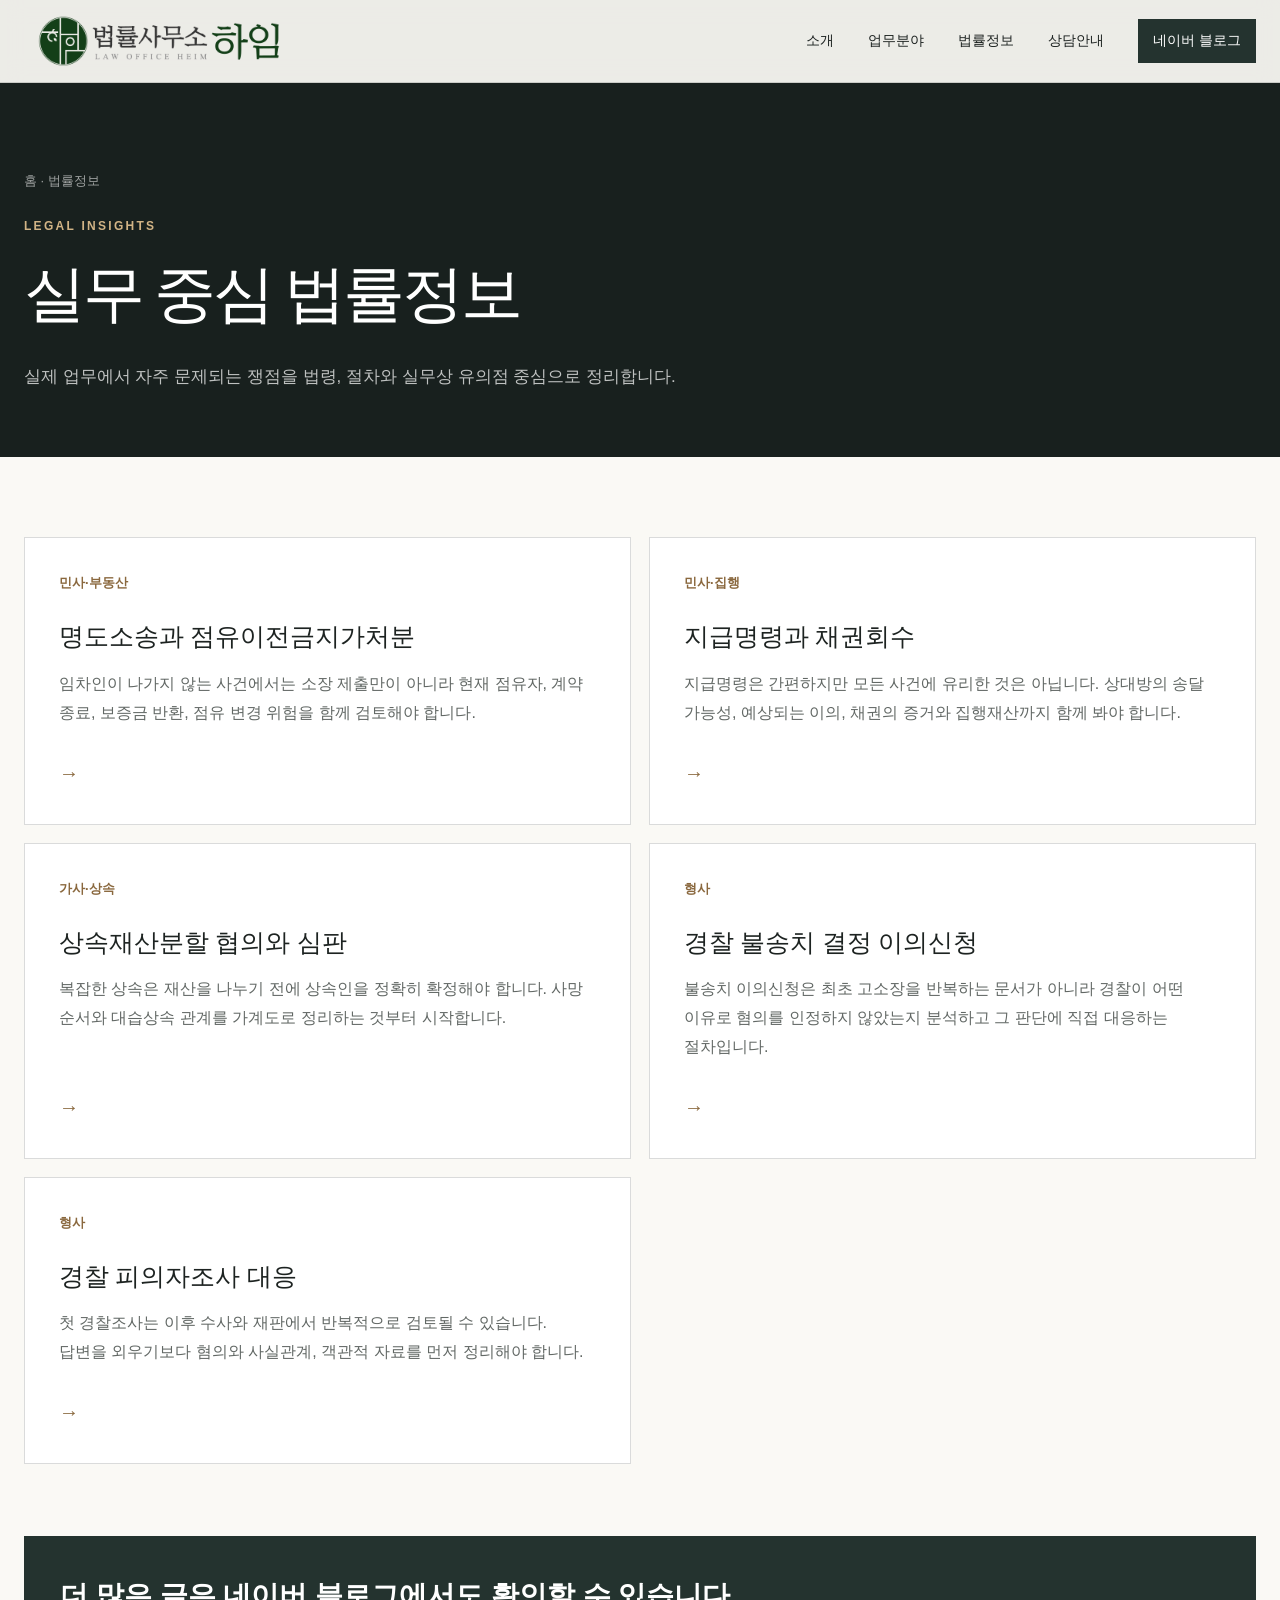
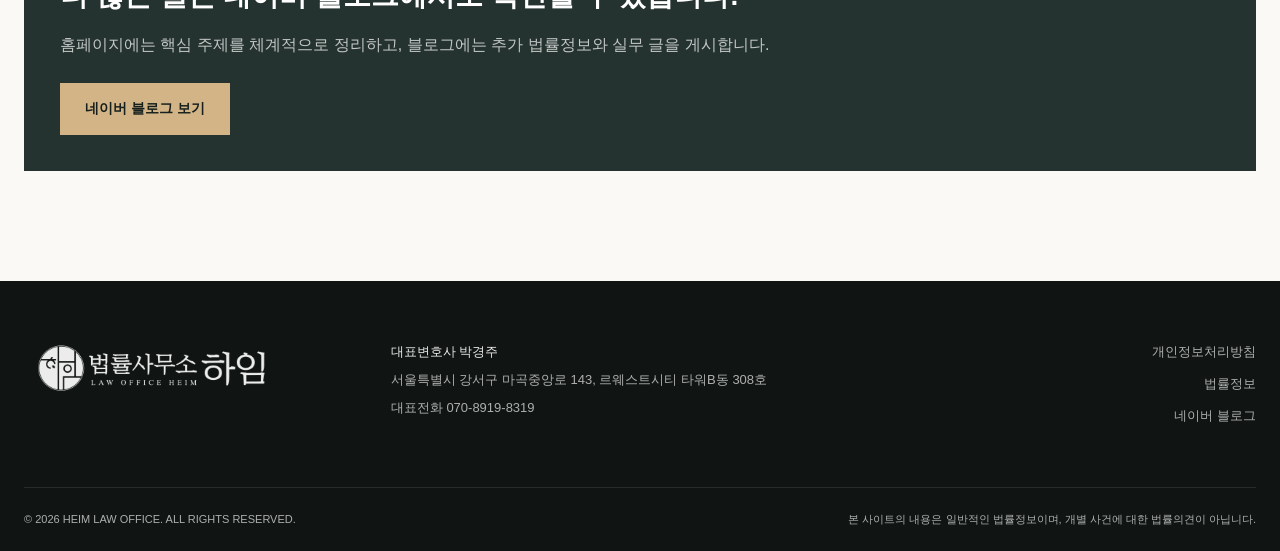
==== insights/index.html @ d1224f4f "법률정보 콘텐츠 자체페이지 링크생성" ====
<!doctype html><html lang="ko"><head><meta charset="utf-8"/><meta name="viewport" content="width=device-width, initial-scale=1"/><meta name="theme-color" content="#18201e"/><title>법률정보 | 법률사무소 하임</title><meta name="description" content="명도소송, 지급명령, 상속재산분할, 불송치 이의신청, 경찰 피의자조사 등 실제 업무에서 자주 문제되는 법률 쟁점을 정리합니다."/><link rel="canonical" href="https://heimlaw.kr/insights/"/><meta property="og:type" content="website"/><meta property="og:locale" content="ko_KR"/><meta property="og:site_name" content="법률사무소 하임"/><meta property="og:title" content="법률정보 | 법률사무소 하임"/><meta property="og:description" content="실제 업무에서 자주 문제되는 법률 쟁점을 법령과 절차 중심으로 정리합니다."/><meta property="og:url" content="https://heimlaw.kr/insights/"/><link rel="stylesheet" href="/assets/styles.css"/><script type="application/ld+json">{"@context": "https://schema.org", "@type": "CollectionPage", "name": "법률정보 | 법률사무소 하임", "url": "https://heimlaw.kr/insights/", "description": "법률사무소 하임이 정리한 민사·부동산, 상속, 형사 분야의 실무 중심 법률정보"}</script></head><body class="article-body"><a class="skip-link" href="#main">본문 바로가기</a><header class="site-header" data-header>
      <div class="header-inner shell">
        <a class="brand" href="/" aria-label="법률사무소 하임 홈">
          <img class="brand-logo" src="/assets/heimlaw-logo.png" alt="법률사무소 하임 · LAW OFFICE HEIM" width="1400" height="300" />
        </a>
        <button class="menu-button" type="button" aria-expanded="false" aria-controls="primary-navigation" data-menu-button>
          <span class="sr-only">메뉴 열기</span><span></span><span></span>
        </button>
        <nav id="primary-navigation" class="primary-nav" aria-label="주요 메뉴" data-menu>
          <a href="/#about">소개</a>
          <a href="/#practice">업무분야</a>
          <a href="/insights/">법률정보</a>
          <a href="/#contact">상담안내</a>
          <a class="nav-cta" href="https://blog.naver.com/gd_lawyer" target="_blank" rel="noopener noreferrer">네이버 블로그</a>
        </nav>
      </div>
    </header><main id="main"><section class="article-hero insights-hub-hero"><div class="shell"><nav class="breadcrumbs" aria-label="현재 위치"><a href="/">홈</a> · 법률정보</nav><p class="eyebrow">LEGAL INSIGHTS</p><h1>실무 중심 법률정보</h1><p class="article-summary">실제 업무에서 자주 문제되는 쟁점을 법령, 절차와 실무상 유의점 중심으로 정리합니다.</p></div></section><section class="insights-hub"><div class="shell"><div class="insights-hub-grid"><a class="insights-hub-card" href="/realestate/eviction.html"><div><span class="insight-category">민사·부동산</span><h2>명도소송과 점유이전금지가처분</h2><p>임차인이 나가지 않는 사건에서는 소장 제출만이 아니라 현재 점유자, 계약 종료, 보증금 반환, 점유 변경 위험을 함께 검토해야 합니다.</p></div><span class="hub-arrow" aria-hidden="true">→</span></a><a class="insights-hub-card" href="/civil/payment-order.html"><div><span class="insight-category">민사·집행</span><h2>지급명령과 채권회수</h2><p>지급명령은 간편하지만 모든 사건에 유리한 것은 아닙니다. 상대방의 송달 가능성, 예상되는 이의, 채권의 증거와 집행재산까지 함께 봐야 합니다.</p></div><span class="hub-arrow" aria-hidden="true">→</span></a><a class="insights-hub-card" href="/inheritance/division.html"><div><span class="insight-category">가사·상속</span><h2>상속재산분할 협의와 심판</h2><p>복잡한 상속은 재산을 나누기 전에 상속인을 정확히 확정해야 합니다. 사망 순서와 대습상속 관계를 가계도로 정리하는 것부터 시작합니다.</p></div><span class="hub-arrow" aria-hidden="true">→</span></a><a class="insights-hub-card" href="/criminal/non-referral-objection.html"><div><span class="insight-category">형사</span><h2>경찰 불송치 결정 이의신청</h2><p>불송치 이의신청은 최초 고소장을 반복하는 문서가 아니라 경찰이 어떤 이유로 혐의를 인정하지 않았는지 분석하고 그 판단에 직접 대응하는 절차입니다.</p></div><span class="hub-arrow" aria-hidden="true">→</span></a><a class="insights-hub-card" href="/criminal/police-investigation.html"><div><span class="insight-category">형사</span><h2>경찰 피의자조사 대응</h2><p>첫 경찰조사는 이후 수사와 재판에서 반복적으로 검토될 수 있습니다. 답변을 외우기보다 혐의와 사실관계, 객관적 자료를 먼저 정리해야 합니다.</p></div><span class="hub-arrow" aria-hidden="true">→</span></a></div><div class="article-cta"><h2>더 많은 글은 네이버 블로그에서도 확인할 수 있습니다.</h2><p>홈페이지에는 핵심 주제를 체계적으로 정리하고, 블로그에는 추가 법률정보와 실무 글을 게시합니다.</p><a class="button button-bronze" href="https://blog.naver.com/gd_lawyer" target="_blank" rel="noopener noreferrer">네이버 블로그 보기</a></div></div></section></main><footer class="site-footer">
      <div class="shell footer-top">
        <a class="brand footer-brand" href="/" aria-label="법률사무소 하임 홈">
          <img class="brand-logo" src="/assets/heimlaw-logo.png" alt="법률사무소 하임 · LAW OFFICE HEIM" width="1400" height="300" loading="lazy" />
        </a>
        <div class="footer-info">
          <p>대표변호사 박경주</p>
          <p>서울특별시 강서구 마곡중앙로 143, 르웨스트시티 타워B동 308호</p>
          <p class="footer-phone" data-contact="phone-row-footer" hidden>대표전화 <a data-contact="phone-link-footer" href="#"></a></p>
        </div>
        <nav class="footer-links" aria-label="하단 메뉴">
          <a href="/privacy.html">개인정보처리방침</a>
          <a href="/insights/">법률정보</a>
          <a href="https://blog.naver.com/gd_lawyer" target="_blank" rel="noopener noreferrer">네이버 블로그</a>
        </nav>
      </div>
      <div class="shell footer-bottom">
        <p>© <span data-year></span> HEIM LAW OFFICE. ALL RIGHTS RESERVED.</p>
        <p>본 사이트의 내용은 일반적인 법률정보이며, 개별 사건에 대한 법률의견이 아닙니다.</p>
      </div>
    </footer><script src="/assets/site-config.js"></script><script src="/assets/script.js"></script></body></html>
---- assets/styles.css ----
:root {
  --ink: #1d2321;
  --charcoal: #18201e;
  --green: #24332f;
  --green-soft: #344943;
  --ivory: #f3f0e8;
  --ivory-deep: #e8e3d8;
  --paper: #faf9f5;
  --bronze: #b18b56;
  --bronze-light: #d2b486;
  --line: rgba(29, 35, 33, 0.16);
  --line-light: rgba(255, 255, 255, 0.2);
  --shell: min(1240px, calc(100% - 48px));
  --serif: "Noto Serif KR", "Nanum Myeongjo", "Batang", serif;
  --sans: Pretendard, "Noto Sans KR", "Apple SD Gothic Neo", "Malgun Gothic", sans-serif;
}

* {
  box-sizing: border-box;
}

html {
  scroll-behavior: smooth;
  scroll-padding-top: 88px;
}

body {
  margin: 0;
  color: var(--ink);
  background: var(--paper);
  font-family: var(--sans);
  font-size: 16px;
  line-height: 1.7;
  word-break: keep-all;
  -webkit-font-smoothing: antialiased;
}

body.menu-open {
  overflow: hidden;
}

a {
  color: inherit;
  text-decoration: none;
}

button,
a {
  -webkit-tap-highlight-color: transparent;
}

img {
  display: block;
  max-width: 100%;
}

.shell {
  width: var(--shell);
  margin-inline: auto;
}

.sr-only {
  position: absolute;
  width: 1px;
  height: 1px;
  padding: 0;
  margin: -1px;
  overflow: hidden;
  clip: rect(0, 0, 0, 0);
  white-space: nowrap;
  border: 0;
}

.skip-link {
  position: fixed;
  z-index: 999;
  top: 12px;
  left: 12px;
  padding: 10px 16px;
  color: var(--charcoal);
  background: white;
  transform: translateY(-150%);
  transition: transform 0.2s ease;
}

.skip-link:focus {
  transform: translateY(0);
}

.site-header {
  position: fixed;
  z-index: 50;
  top: 0;
  left: 0;
  width: 100%;
  color: var(--ink);
  background: rgba(250, 249, 245, 0.94);
  border-bottom: 1px solid var(--line);
  backdrop-filter: blur(12px);
  transition: background 0.25s ease, border-color 0.25s ease, color 0.25s ease;
}

.site-header.is-scrolled {
  color: var(--ink);
  background: rgba(250, 249, 245, 0.98);
  border-color: var(--line);
  box-shadow: 0 10px 32px rgba(18, 25, 23, 0.06);
}

.header-inner {
  display: flex;
  min-height: 82px;
  align-items: center;
  justify-content: space-between;
}

.brand {
  display: inline-flex;
  align-items: center;
  line-height: 0;
}

.brand-logo {
  width: 270px;
  height: auto;
  object-fit: contain;
}

.primary-nav {
  display: flex;
  align-items: center;
  gap: 34px;
  font-size: 14px;
  font-weight: 500;
}

.primary-nav > a:not(.nav-cta) {
  position: relative;
  padding-block: 8px;
}

.primary-nav > a:not(.nav-cta)::after {
  position: absolute;
  right: 0;
  bottom: 1px;
  left: 0;
  height: 1px;
  background: currentColor;
  content: "";
  transform: scaleX(0);
  transform-origin: right;
  transition: transform 0.2s ease;
}

.primary-nav > a:hover::after,
.primary-nav > a:focus-visible::after {
  transform: scaleX(1);
  transform-origin: left;
}

.nav-cta {
  padding: 10px 15px;
  color: white;
  background: var(--green);
}

.menu-button {
  display: none;
}

.hero {
  position: relative;
  display: grid;
  min-height: 760px;
  height: 92vh;
  max-height: 980px;
  align-items: center;
  overflow: hidden;
  color: white;
  background: var(--charcoal);
}

.hero-media,
.hero-media picture,
.hero-media img,
.hero-shade {
  position: absolute;
  inset: 0;
  width: 100%;
  height: 100%;
}

.hero-media img {
  object-fit: cover;
  object-position: 58% center;
}

.hero-shade {
  background:
    linear-gradient(90deg, rgba(18, 25, 23, 0.94) 0%, rgba(18, 25, 23, 0.73) 36%, rgba(18, 25, 23, 0.08) 70%),
    linear-gradient(0deg, rgba(18, 25, 23, 0.36) 0%, transparent 38%);
}

.hero-content {
  position: relative;
  z-index: 2;
  padding-top: 80px;
}

.eyebrow {
  margin: 0 0 24px;
  color: var(--bronze-light);
  font-size: 12px;
  font-weight: 700;
  letter-spacing: 0.19em;
}

.eyebrow.dark {
  color: #8a683e;
}

.hero h1 {
  max-width: 890px;
  margin: 0;
  font-family: var(--serif);
  font-size: clamp(42px, 5.1vw, 72px);
  font-weight: 500;
  letter-spacing: -0.055em;
  line-height: 1.27;
}

.hero h1 span {
  color: var(--bronze-light);
}

.hero-description {
  max-width: 630px;
  margin: 30px 0 0;
  color: rgba(255, 255, 255, 0.76);
  font-size: 17px;
  line-height: 1.9;
}

.hero-actions,
.contact-actions {
  display: flex;
  flex-wrap: wrap;
  gap: 12px;
  margin-top: 42px;
}

.button {
  display: inline-flex;
  min-height: 52px;
  align-items: center;
  justify-content: center;
  padding: 13px 24px;
  border: 1px solid transparent;
  font-size: 14px;
  font-weight: 650;
  transition: color 0.2s ease, background 0.2s ease, border-color 0.2s ease, transform 0.2s ease;
}

.button:hover {
  transform: translateY(-2px);
}

.button-primary {
  color: var(--charcoal);
  background: var(--bronze-light);
}

.button-primary:hover {
  background: #dfc495;
}

.button-ghost {
  color: white;
  border-color: rgba(255, 255, 255, 0.48);
}

.button-ghost:hover {
  background: rgba(255, 255, 255, 0.1);
  border-color: white;
}

.scroll-cue {
  position: absolute;
  z-index: 3;
  right: 4vw;
  bottom: 40px;
  display: flex;
  align-items: center;
  gap: 16px;
  color: rgba(255, 255, 255, 0.66);
  font-size: 10px;
  letter-spacing: 0.2em;
  transform: rotate(90deg);
  transform-origin: right center;
}

.scroll-cue i {
  width: 52px;
  height: 1px;
  background: currentColor;
}

.section {
  padding-block: 120px;
}

.section-heading {
  margin-bottom: 56px;
}

.split-heading {
  display: grid;
  grid-template-columns: minmax(0, 1fr) minmax(320px, 0.75fr);
  gap: 80px;
  align-items: end;
}

.section-heading h2,
.method-intro h2,
.about-copy h2,
.contact-heading h2,
.privacy-hero h1 {
  margin: 0;
  font-family: var(--serif);
  font-size: clamp(38px, 4.4vw, 58px);
  font-weight: 500;
  letter-spacing: -0.045em;
  line-height: 1.25;
}

.section-heading > p {
  margin: 0 0 4px;
  color: #5c625f;
  line-height: 1.9;
}

.section-practice {
  background: var(--ivory);
}

.practice-grid {
  display: grid;
  grid-template-columns: repeat(2, 1fr);
  border-top: 1px solid var(--line);
  border-left: 1px solid var(--line);
}

.practice-card {
  display: grid;
  min-height: 330px;
  grid-template-columns: 64px 1fr;
  gap: 26px;
  padding: 42px;
  border-right: 1px solid var(--line);
  border-bottom: 1px solid var(--line);
  background: rgba(255, 255, 255, 0.28);
  transition: background 0.25s ease, transform 0.25s ease;
}

.practice-card:hover {
  background: rgba(255, 255, 255, 0.75);
}

.card-number {
  color: #98774a;
  font-family: Georgia, serif;
  font-size: 13px;
}

.practice-card h3 {
  margin: -5px 0 6px;
  font-family: var(--serif);
  font-size: 30px;
  font-weight: 550;
  letter-spacing: -0.035em;
}

.card-lead {
  margin: 0 0 28px;
  color: #6a6e6c;
}

.practice-card ul {
  display: grid;
  gap: 7px;
  margin: 0;
  padding: 0;
  color: #414744;
  list-style: none;
}

.practice-card li {
  position: relative;
  padding-left: 14px;
}

.practice-card li::before {
  position: absolute;
  top: 0.75em;
  left: 0;
  width: 4px;
  height: 4px;
  background: var(--bronze);
  content: "";
}

.work-method {
  color: white;
  background: var(--green);
}

.method-layout {
  display: grid;
  grid-template-columns: 0.8fr 1.2fr;
  gap: 110px;
}

.method-intro {
  position: sticky;
  top: 130px;
  align-self: start;
}

.method-intro h2 {
  margin-bottom: 28px;
}

.method-intro > p:last-child {
  max-width: 390px;
  margin: 0;
  color: rgba(255, 255, 255, 0.64);
}

.method-list {
  margin: 0;
  padding: 0;
  list-style: none;
}

.method-list li {
  display: grid;
  grid-template-columns: 60px 1fr;
  gap: 24px;
  padding-block: 38px;
  border-top: 1px solid var(--line-light);
}

.method-list li:last-child {
  border-bottom: 1px solid var(--line-light);
}

.method-list > li > span {
  color: var(--bronze-light);
  font-family: Georgia, serif;
  font-size: 13px;
}

.method-list h3 {
  margin: -6px 0 12px;
  font-family: var(--serif);
  font-size: 27px;
  font-weight: 500;
}

.method-list p {
  margin: 0;
  color: rgba(255, 255, 255, 0.66);
}

.section-about {
  background: var(--paper);
}

.about-layout {
  display: grid;
  grid-template-columns: minmax(360px, 0.88fr) minmax(0, 1.12fr);
  gap: 100px;
  align-items: center;
}

.portrait-panel {
  position: relative;
  aspect-ratio: 404 / 580;
  overflow: hidden;
  color: white;
  background: #d4d4d4;
}

.portrait-panel::after {
  position: absolute;
  z-index: 1;
  inset: 0;
  background: linear-gradient(0deg, rgba(15, 21, 19, 0.72) 0%, rgba(15, 21, 19, 0.12) 28%, transparent 48%);
  content: "";
}

.portrait-photo {
  width: 100%;
  height: 100%;
  object-fit: cover;
  object-position: center top;
}

.portrait-caption {
  position: absolute;
  z-index: 2;
  right: 48px;
  bottom: 42px;
  left: 48px;
  display: grid;
  gap: 4px;
}

.portrait-caption span {
  color: rgba(255, 255, 255, 0.58);
  font-size: 10px;
  letter-spacing: 0.2em;
}

.portrait-caption strong {
  font-family: Georgia, serif;
  font-size: 15px;
  letter-spacing: 0.1em;
}

.about-statement {
  max-width: 680px;
  margin: 30px 0 48px;
  font-family: var(--serif);
  font-size: 22px;
  line-height: 1.75;
}

.credentials {
  margin: 0;
  border-top: 1px solid var(--line);
}

.credentials > div {
  display: grid;
  grid-template-columns: 110px 1fr;
  gap: 24px;
  padding-block: 18px;
  border-bottom: 1px solid var(--line);
}

.credentials dt {
  color: #8a683e;
  font-size: 14px;
  font-weight: 650;
}

.credentials dd {
  margin: 0;
  color: #4b514e;
}

.career-list {
  display: grid;
  grid-template-columns: repeat(2, minmax(0, 1fr));
  gap: 7px 24px;
  margin: 0;
  padding: 0;
  list-style: none;
}

.career-list li {
  position: relative;
  padding-left: 13px;
}

.career-list li::before {
  position: absolute;
  top: 0.72em;
  left: 0;
  width: 4px;
  height: 4px;
  background: var(--bronze);
  content: "";
}

.section-insights {
  background: var(--ivory);
}

.insight-list {
  border-top: 1px solid var(--line);
}

.insight-list > a {
  display: grid;
  grid-template-columns: 170px 1fr 50px;
  gap: 28px;
  align-items: center;
  min-height: 116px;
  padding: 24px 10px;
  border-bottom: 1px solid var(--line);
  transition: color 0.2s ease, padding 0.2s ease, background 0.2s ease;
}

.insight-list > a:hover,
.insight-list > a:focus-visible {
  padding-right: 22px;
  padding-left: 22px;
  color: #6f512d;
  background: rgba(255, 255, 255, 0.6);
}

.insight-category {
  color: #8a683e;
  font-size: 13px;
  font-weight: 650;
}

.insight-list strong {
  font-family: var(--serif);
  font-size: 21px;
  font-weight: 550;
  letter-spacing: -0.025em;
}

.insight-arrow {
  justify-self: end;
  font-size: 24px;
  font-weight: 300;
}

.section-action {
  margin-top: 34px;
  text-align: right;
}

.text-link {
  display: inline-flex;
  align-items: center;
  gap: 12px;
  padding-bottom: 5px;
  border-bottom: 1px solid currentColor;
  font-size: 14px;
  font-weight: 650;
}

.section-contact {
  color: white;
  background: var(--charcoal);
}

.contact-layout {
  display: grid;
  grid-template-columns: minmax(0, 0.85fr) minmax(420px, 1.15fr);
  gap: 110px;
}

.contact-heading > p:not(.eyebrow) {
  max-width: 520px;
  margin: 28px 0 0;
  color: rgba(255, 255, 255, 0.65);
}

.button-bronze {
  color: var(--charcoal);
  background: var(--bronze-light);
}

.button-outline-light {
  color: white;
  border-color: rgba(255, 255, 255, 0.38);
}

.contact-details {
  border-top: 1px solid var(--line-light);
}

.detail-row {
  display: grid;
  grid-template-columns: 110px 1fr;
  gap: 24px;
  padding-block: 27px;
  border-bottom: 1px solid var(--line-light);
}

.detail-row > span {
  color: var(--bronze-light);
  font-size: 14px;
  font-weight: 650;
}

.detail-row p {
  margin: 0;
  color: rgba(255, 255, 255, 0.75);
}

.detail-row > a,
.detail-row > div > a:first-child {
  font-family: Georgia, serif;
  font-size: 25px;
}

.mini-link {
  display: inline-block;
  margin-top: 9px;
  color: rgba(255, 255, 255, 0.52);
  font-size: 13px;
}

.site-footer {
  color: rgba(255, 255, 255, 0.66);
  background: #101513;
}

.footer-top {
  display: grid;
  grid-template-columns: 0.8fr 1.4fr 0.7fr;
  gap: 60px;
  padding-block: 60px;
}

.footer-brand {
  width: fit-content;
  align-self: start;
  padding: 0;
  background: transparent;
}

.footer-brand .brand-logo {
  width: 255px;
  filter: brightness(0) invert(1);
  opacity: 0.92;
}

.footer-info {
  display: grid;
  align-content: start;
  gap: 6px;
  font-size: 13px;
}

.footer-info p {
  margin: 0;
}

.footer-info p:first-child {
  color: rgba(255, 255, 255, 0.9);
}

.footer-links {
  display: grid;
  align-content: start;
  justify-items: end;
  gap: 10px;
  font-size: 13px;
}

.footer-links a:hover {
  color: white;
}

.footer-bottom {
  display: flex;
  min-height: 64px;
  align-items: center;
  justify-content: space-between;
  gap: 30px;
  border-top: 1px solid rgba(255, 255, 255, 0.1);
  font-size: 11px;
}

.footer-bottom p {
  margin: 0;
}

/* Privacy page */
.subpage-header {
  color: var(--ink);
  background: rgba(250, 249, 245, 0.98);
  border-color: var(--line);
}

.privacy-main {
  padding-top: 82px;
}

.privacy-hero {
  padding-block: 92px 70px;
  background: var(--ivory);
}

.privacy-hero p:last-child {
  margin: 22px 0 0;
  color: #656a68;
}

.privacy-content {
  max-width: 880px;
  padding-block: 80px 110px;
}

.privacy-content section + section {
  margin-top: 52px;
}

.privacy-content h2 {
  margin: 0 0 14px;
  font-family: var(--serif);
  font-size: 25px;
  font-weight: 550;
}

.privacy-content p,
.privacy-content li {
  color: #4d5350;
}

.privacy-content ul {
  padding-left: 22px;
}

.privacy-notice {
  padding: 22px 26px;
  background: var(--ivory);
  border-left: 3px solid var(--bronze);
}

@media (max-width: 900px) {
  :root {
    --shell: min(100% - 36px, 720px);
  }

  .header-inner {
    min-height: 72px;
  }

  .menu-button {
    position: relative;
    z-index: 2;
    display: grid;
    width: 42px;
    height: 42px;
    place-content: center;
    gap: 7px;
    padding: 0;
    color: inherit;
    border: 0;
    background: transparent;
  }

  .menu-button span:not(.sr-only) {
    display: block;
    width: 24px;
    height: 1px;
    background: currentColor;
    transition: transform 0.2s ease;
  }

  .menu-button[aria-expanded="true"] span:nth-of-type(2) {
    transform: translateY(4px) rotate(45deg);
  }

  .menu-button[aria-expanded="true"] span:nth-of-type(3) {
    transform: translateY(-4px) rotate(-45deg);
  }

  .primary-nav {
    position: fixed;
    inset: 0;
    display: flex;
    visibility: hidden;
    flex-direction: column;
    align-items: stretch;
    justify-content: center;
    gap: 4px;
    padding: 90px 28px 40px;
    color: white;
    background: var(--charcoal);
    opacity: 0;
    transform: translateY(-10px);
    transition: opacity 0.2s ease, transform 0.2s ease, visibility 0.2s ease;
  }

  .primary-nav.is-open {
    visibility: visible;
    opacity: 1;
    transform: translateY(0);
  }

  .primary-nav > a {
    padding: 15px 0;
    border-bottom: 1px solid rgba(255, 255, 255, 0.12);
    font-family: var(--serif);
    font-size: 24px;
  }

  .primary-nav .nav-cta {
    margin-top: 22px;
    padding: 14px 18px;
    color: white;
    border: 0;
    font-family: var(--sans);
    font-size: 14px;
    text-align: center;
  }

  .site-header.is-menu-open {
    color: var(--ink);
    background: var(--paper);
    border-color: var(--line);
  }

  .hero {
    min-height: 700px;
    height: 92svh;
  }

  .hero-media img {
    object-position: 65% center;
  }

  .hero-shade {
    background: linear-gradient(90deg, rgba(18, 25, 23, 0.94) 0%, rgba(18, 25, 23, 0.77) 65%, rgba(18, 25, 23, 0.43) 100%);
  }

  .hero-content {
    padding-top: 64px;
  }

  .scroll-cue {
    display: none;
  }

  .section {
    padding-block: 84px;
  }

  .split-heading,
  .method-layout,
  .about-layout,
  .contact-layout {
    grid-template-columns: 1fr;
    gap: 52px;
  }

  .method-intro {
    position: static;
  }

  .about-layout {
    max-width: 720px;
  }

  .portrait-panel {
    width: min(100%, 520px);
  }

  .contact-layout {
    gap: 64px;
  }

  .footer-top {
    grid-template-columns: 1fr 1fr;
  }

  .footer-brand {
    grid-column: 1 / -1;
  }
}

@media (max-width: 640px) {
  :root {
    --shell: calc(100% - 32px);
  }

  body {
    font-size: 15px;
  }

  .brand-logo {
    width: 215px;
  }

  .hero {
    min-height: 680px;
  }

  .hero-media img {
    object-position: 72% center;
  }

  .hero-shade {
    background:
      linear-gradient(90deg, rgba(18, 25, 23, 0.93), rgba(18, 25, 23, 0.68)),
      linear-gradient(0deg, rgba(18, 25, 23, 0.45), transparent 55%);
  }

  .hero h1 {
    font-size: clamp(34px, 10vw, 47px);
    line-height: 1.35;
  }

  .hero-description {
    font-size: 15px;
  }

  .desktop-only {
    display: none;
  }

  .hero-actions .button,
  .contact-actions .button {
    flex: 1 1 auto;
  }

  .section-heading {
    margin-bottom: 38px;
  }

  .split-heading {
    gap: 22px;
  }

  .practice-grid {
    grid-template-columns: 1fr;
  }

  .practice-card {
    min-height: auto;
    grid-template-columns: 42px 1fr;
    gap: 12px;
    padding: 32px 24px;
  }

  .practice-card h3 {
    font-size: 25px;
  }

  .method-list li {
    grid-template-columns: 42px 1fr;
    gap: 12px;
  }

  .method-list h3 {
    font-size: 23px;
  }

  .about-layout {
    gap: 44px;
  }

  .portrait-caption {
    right: 34px;
    bottom: 32px;
    left: 34px;
  }

  .about-statement {
    font-size: 19px;
  }

  .credentials > div,
  .detail-row {
    grid-template-columns: 1fr;
    gap: 5px;
  }

  .career-list {
    grid-template-columns: 1fr;
  }

  .insight-list > a {
    grid-template-columns: 1fr 30px;
    gap: 10px;
    padding-block: 22px;
  }

  .insight-category {
    grid-column: 1 / -1;
  }

  .insight-list strong {
    font-size: 18px;
  }

  .section-action {
    text-align: left;
  }

  .contact-layout {
    gap: 54px;
  }

  .footer-top {
    grid-template-columns: 1fr;
    gap: 34px;
    padding-block: 48px;
  }

  .footer-brand {
    grid-column: auto;
  }

  .footer-brand .brand-logo {
    width: 220px;
  }

  .footer-links {
    justify-items: start;
  }

  .footer-bottom {
    display: grid;
    padding-block: 20px;
  }
}

@media (prefers-reduced-motion: reduce) {
  html {
    scroll-behavior: auto;
  }

  *,
  *::before,
  *::after {
    scroll-behavior: auto !important;
    transition-duration: 0.01ms !important;
  }
}

/* =========================================================
   Legal insights pages · added 2026-09-24
   ========================================================= */
.insights-actions {
  display: flex;
  justify-content: flex-end;
  gap: 28px;
  flex-wrap: wrap;
}
.secondary-text-link { color: #6a6e6c; }

.article-body { background: var(--paper); }
.article-hero {
  padding: 170px 0 72px;
  color: white;
  background: var(--charcoal);
}
.article-hero .eyebrow { margin-bottom: 18px; }
.article-hero h1 {
  max-width: 960px;
  margin: 0;
  font-family: var(--serif);
  font-size: clamp(38px, 5vw, 62px);
  font-weight: 500;
  letter-spacing: -0.05em;
  line-height: 1.3;
}
.article-summary {
  max-width: 820px;
  margin: 26px 0 0;
  color: rgba(255,255,255,.72);
  font-size: 17px;
  line-height: 1.9;
}
.article-meta {
  display: flex;
  gap: 20px;
  flex-wrap: wrap;
  margin-top: 30px;
  color: rgba(255,255,255,.55);
  font-size: 13px;
}
.breadcrumbs {
  margin-bottom: 24px;
  color: rgba(255,255,255,.58);
  font-size: 13px;
}
.breadcrumbs a:hover { color: white; }
.article-layout {
  display: grid;
  grid-template-columns: minmax(0, 1fr) 280px;
  gap: 86px;
  align-items: start;
  padding-top: 76px;
  padding-bottom: 110px;
}
.article-content { min-width: 0; }
.article-content h2 {
  margin: 72px 0 20px;
  font-family: var(--serif);
  font-size: clamp(27px, 3vw, 36px);
  font-weight: 550;
  letter-spacing: -0.035em;
  line-height: 1.45;
}
.article-content h2:first-child { margin-top: 0; }
.article-content h3 {
  margin: 38px 0 12px;
  font-family: var(--serif);
  font-size: 22px;
  font-weight: 550;
  line-height: 1.55;
}
.article-content p { margin: 0 0 20px; color: #3f4643; line-height: 1.95; }
.article-content ul,
.article-content ol { margin: 18px 0 28px; padding-left: 24px; color: #3f4643; }
.article-content li { margin: 8px 0; line-height: 1.85; }
.article-content strong { color: #171d1b; }
.article-content a:not(.button) { color: #76572f; text-decoration: underline; text-underline-offset: 4px; }
.article-note {
  margin: 30px 0;
  padding: 24px 26px;
  border-left: 3px solid var(--bronze);
  background: var(--ivory);
}
.article-note strong { display: block; margin-bottom: 7px; }
.article-note p:last-child { margin-bottom: 0; }
.article-warning {
  margin: 30px 0;
  padding: 24px 26px;
  border: 1px solid rgba(177,139,86,.42);
  background: #f5efe3;
}
.article-warning strong { display: block; margin-bottom: 7px; color: #604725; }
.article-warning p:last-child { margin-bottom: 0; }
.article-sidebar {
  position: sticky;
  top: 118px;
  border-top: 1px solid var(--line);
}
.sidebar-block { padding: 24px 0; border-bottom: 1px solid var(--line); }
.sidebar-label {
  display: block;
  margin-bottom: 12px;
  color: #8a683e;
  font-size: 11px;
  font-weight: 700;
  letter-spacing: .15em;
}
.sidebar-block a { display: block; padding: 6px 0; color: #444b48; font-size: 14px; line-height: 1.6; }
.sidebar-block a:hover { color: #76572f; }
.article-faq { margin-top: 72px; padding-top: 8px; border-top: 1px solid var(--line); }
.faq-item { padding: 26px 0; border-bottom: 1px solid var(--line); }
.faq-item h3 { margin: 0 0 10px; font-family: var(--sans); font-size: 17px; font-weight: 700; }
.faq-item p { margin: 0; }
.article-cta {
  margin-top: 72px;
  padding: 36px;
  color: white;
  background: var(--green);
}
.article-cta h2 { margin: 0 0 12px; color: white; font-size: 28px; }
.article-cta p { margin: 0; color: rgba(255,255,255,.72); }
.article-cta .button { margin-top: 24px; }
.related-grid {
  display: grid;
  grid-template-columns: repeat(2, minmax(0,1fr));
  gap: 12px;
  margin-top: 24px;
}
.related-card {
  display: block;
  padding: 22px;
  border: 1px solid var(--line);
  background: rgba(255,255,255,.4);
}
.related-card span { display: block; margin-bottom: 7px; color: #8a683e; font-size: 12px; font-weight: 650; }
.related-card strong { display: block; font-family: var(--serif); font-size: 18px; line-height: 1.55; }
.related-card:hover { background: var(--ivory); }

.insights-hub-hero { padding-bottom: 64px; }
.insights-hub { padding: 80px 0 110px; }
.insights-hub-grid {
  display: grid;
  grid-template-columns: repeat(2, minmax(0,1fr));
  gap: 18px;
}
.insights-hub-card {
  display: flex;
  min-height: 250px;
  flex-direction: column;
  justify-content: space-between;
  padding: 34px;
  border: 1px solid var(--line);
  background: white;
  transition: transform .2s ease, border-color .2s ease, box-shadow .2s ease;
}
.insights-hub-card:hover {
  transform: translateY(-3px);
  border-color: rgba(177,139,86,.55);
  box-shadow: 0 14px 38px rgba(18,25,23,.07);
}
.insights-hub-card .insight-category { display: block; margin-bottom: 24px; }
.insights-hub-card h2 { margin: 0 0 14px; font-family: var(--serif); font-size: 25px; font-weight: 550; line-height: 1.5; }
.insights-hub-card p { margin: 0; color: #626865; line-height: 1.8; }
.insights-hub-card .hub-arrow { margin-top: 28px; color: #8a683e; font-size: 20px; }
.article-updated { margin-top: 52px; color: #777d7a; font-size: 12px; }

@media (max-width: 900px) {
  .article-layout { grid-template-columns: 1fr; gap: 48px; padding-top: 54px; }
  .article-sidebar { position: static; order: 2; }
  .insights-hub-grid { grid-template-columns: 1fr; }
  .related-grid { grid-template-columns: 1fr; }
}
@media (max-width: 620px) {
  .article-hero { padding: 132px 0 54px; }
  .article-hero h1 { font-size: 36px; }
  .article-summary { font-size: 15px; }
  .article-layout { padding-bottom: 80px; }
  .article-content h2 { margin-top: 54px; font-size: 28px; }
  .article-content h3 { font-size: 20px; }
  .article-cta { padding: 28px 22px; }
  .insights-actions { justify-content: flex-start; }
  .insights-hub-card { min-height: 0; padding: 28px 24px; }
}
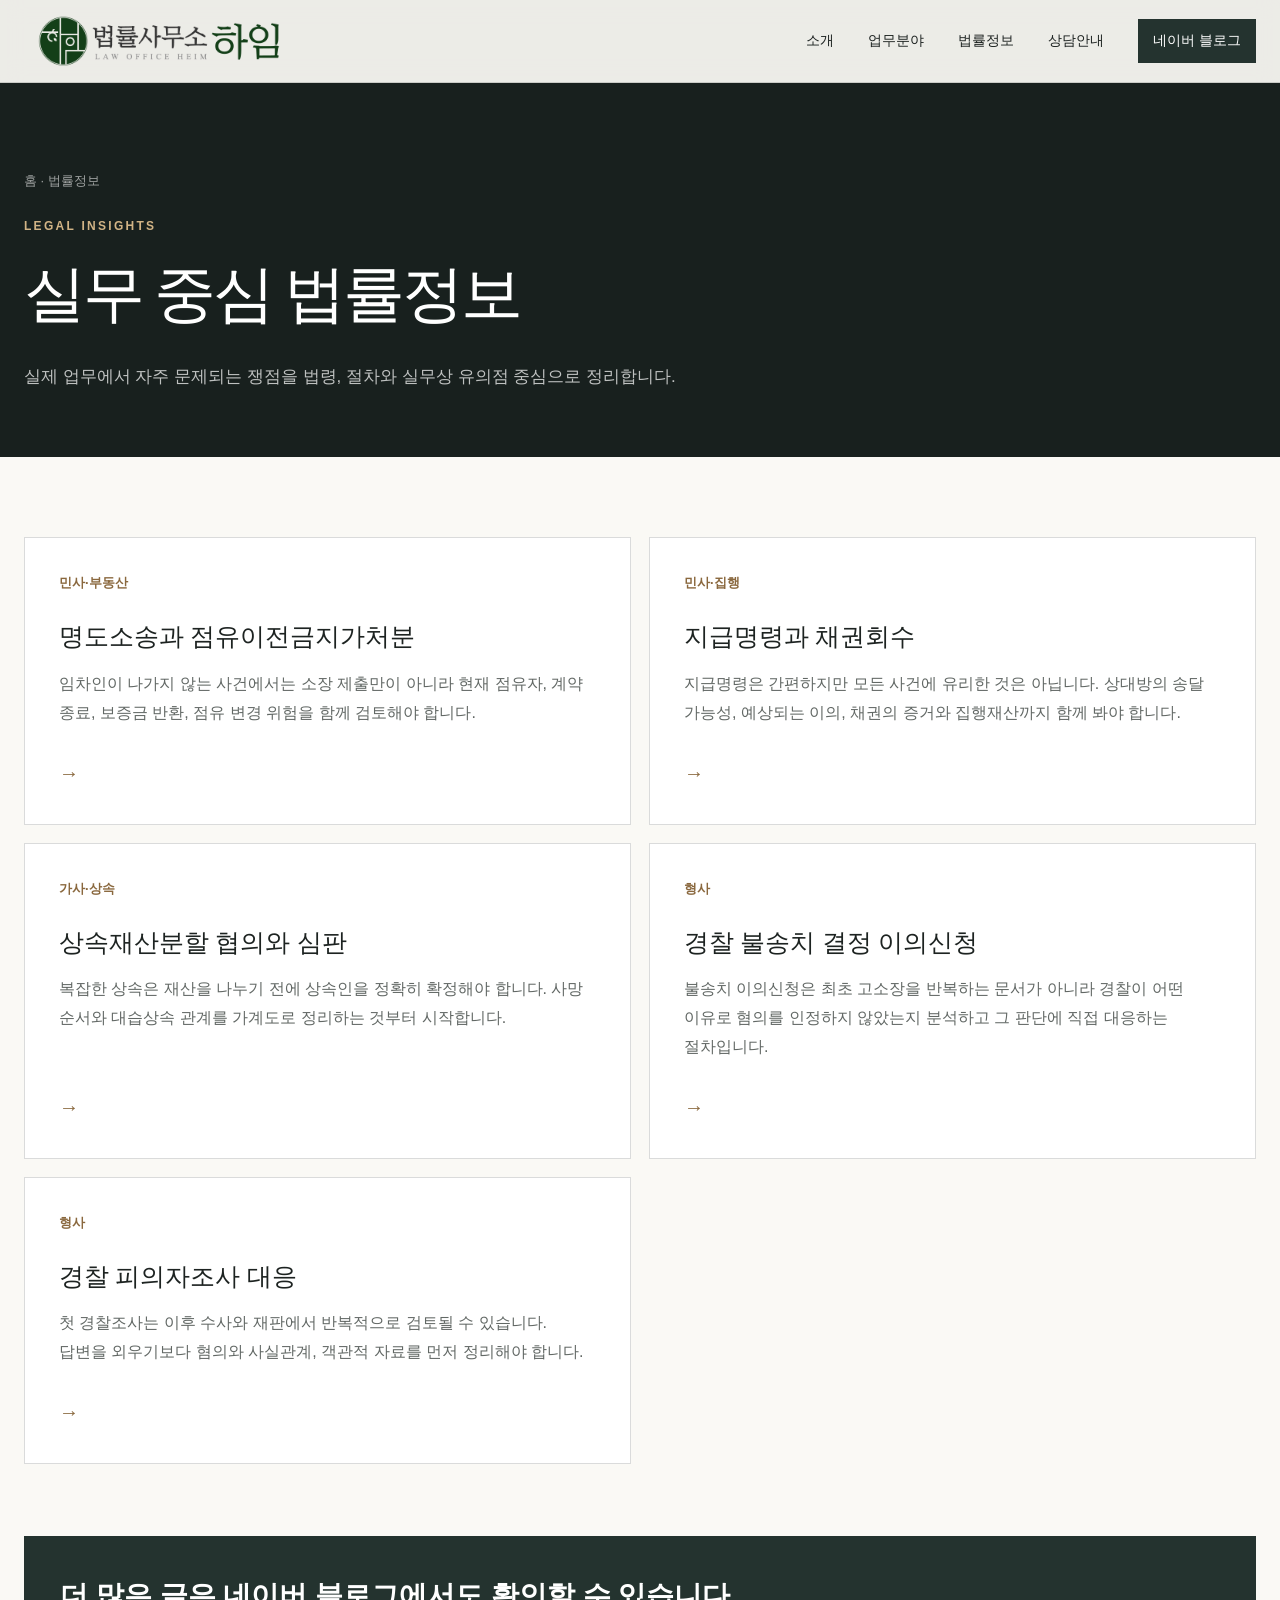
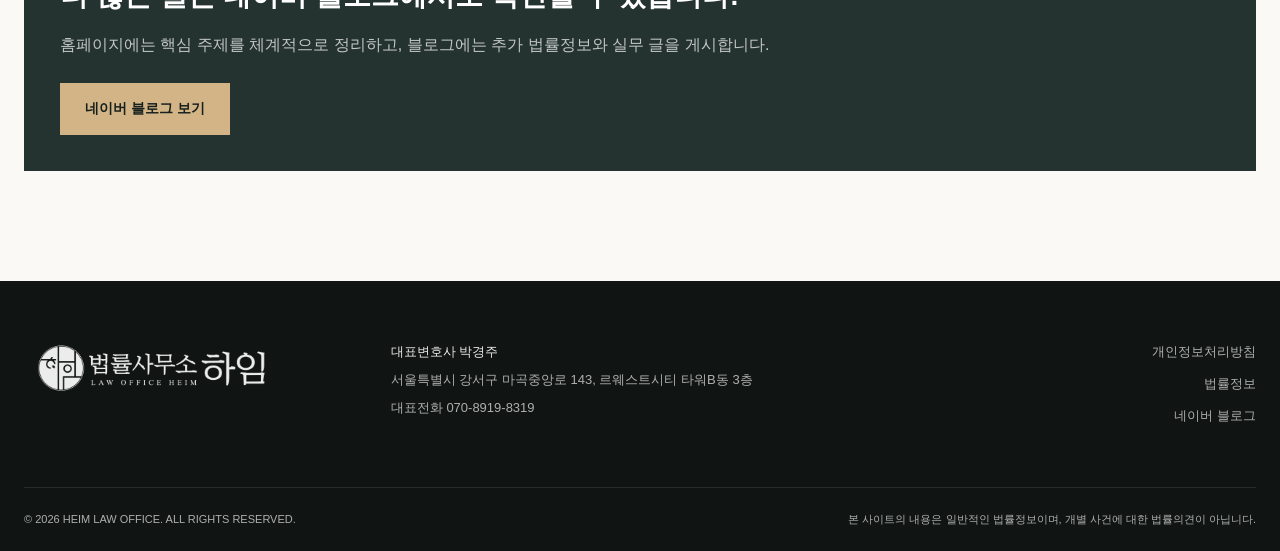
==== commit 3018c67c: "프로필 주소 수정 패치" ====
--- a/insights/index.html
+++ b/insights/index.html
@@ -1,4 +1,4 @@
-<!doctype html><html lang="ko"><head><meta charset="utf-8"/><meta name="viewport" content="width=device-width, initial-scale=1"/><meta name="theme-color" content="#18201e"/><title>법률정보 | 법률사무소 하임</title><meta name="description" content="명도소송, 지급명령, 상속재산분할, 불송치 이의신청, 경찰 피의자조사 등 실제 업무에서 자주 문제되는 법률 쟁점을 정리합니다."/><link rel="canonical" href="https://heimlaw.kr/insights/"/><meta property="og:type" content="website"/><meta property="og:locale" content="ko_KR"/><meta property="og:site_name" content="법률사무소 하임"/><meta property="og:title" content="법률정보 | 법률사무소 하임"/><meta property="og:description" content="실제 업무에서 자주 문제되는 법률 쟁점을 법령과 절차 중심으로 정리합니다."/><meta property="og:url" content="https://heimlaw.kr/insights/"/><link rel="stylesheet" href="/assets/styles.css"/><script type="application/ld+json">{"@context": "https://schema.org", "@type": "CollectionPage", "name": "법률정보 | 법률사무소 하임", "url": "https://heimlaw.kr/insights/", "description": "법률사무소 하임이 정리한 민사·부동산, 상속, 형사 분야의 실무 중심 법률정보"}</script></head><body class="article-body"><a class="skip-link" href="#main">본문 바로가기</a><header class="site-header" data-header>
+<!doctype html><html lang="ko"><head><meta charset="utf-8"/><meta name="viewport" content="width=device-width, initial-scale=1"/><meta name="theme-color" content="#18201e"/><title>법률정보 | 법률사무소 하임</title><meta name="description" content="명도소송, 지급명령, 상속재산분할, 불송치 이의신청, 경찰 피의자조사 등 실제 업무에서 자주 문제되는 법률 쟁점을 정리합니다."/><link rel="canonical" href="https://heimlaw.kr/insights/"/><meta property="og:type" content="website"/><meta property="og:locale" content="ko_KR"/><meta property="og:site_name" content="법률사무소 하임"/><meta property="og:title" content="법률정보 | 법률사무소 하임"/><meta property="og:description" content="실제 업무에서 자주 문제되는 법률 쟁점을 법령과 절차 중심으로 정리합니다."/><meta property="og:url" content="https://heimlaw.kr/insights/"/><link rel="stylesheet" href="/assets/styles.css?v=20260925-1"/><script type="application/ld+json">{"@context": "https://schema.org", "@type": "CollectionPage", "name": "법률정보 | 법률사무소 하임", "url": "https://heimlaw.kr/insights/", "description": "법률사무소 하임이 정리한 민사·부동산, 상속, 형사 분야의 실무 중심 법률정보"}</script></head><body class="article-body"><a class="skip-link" href="#main">본문 바로가기</a><header class="site-header" data-header>
       <div class="header-inner shell">
         <a class="brand" href="/" aria-label="법률사무소 하임 홈">
           <img class="brand-logo" src="/assets/heimlaw-logo.png" alt="법률사무소 하임 · LAW OFFICE HEIM" width="1400" height="300" />
@@ -21,7 +21,7 @@
         </a>
         <div class="footer-info">
           <p>대표변호사 박경주</p>
-          <p>서울특별시 강서구 마곡중앙로 143, 르웨스트시티 타워B동 308호</p>
+          <p>서울특별시 강서구 마곡중앙로 143, 르웨스트시티 타워B동 3층</p>
           <p class="footer-phone" data-contact="phone-row-footer" hidden>대표전화 <a data-contact="phone-link-footer" href="#"></a></p>
         </div>
         <nav class="footer-links" aria-label="하단 메뉴">
--- a/assets/styles.css
+++ b/assets/styles.css
@@ -1227,19 +1227,58 @@
 .article-sidebar {
   position: sticky;
   top: 118px;
-  border-top: 1px solid var(--line);
-}
-.sidebar-block { padding: 24px 0; border-bottom: 1px solid var(--line); }
+  display: grid;
+  gap: 16px;
+}
+.sidebar-block {
+  padding: 22px 22px 16px;
+  border: 1px solid var(--line);
+  background: rgba(255, 255, 255, .58);
+}
 .sidebar-label {
-  display: block;
-  margin-bottom: 12px;
+  display: flex;
+  align-items: baseline;
+  gap: 8px;
+  margin-bottom: 10px;
+  padding-bottom: 12px;
+  border-bottom: 1px solid var(--line);
+}
+.sidebar-label-en {
   color: #8a683e;
-  font-size: 11px;
-  font-weight: 700;
-  letter-spacing: .15em;
-}
-.sidebar-block a { display: block; padding: 6px 0; color: #444b48; font-size: 14px; line-height: 1.6; }
-.sidebar-block a:hover { color: #76572f; }
+  font-size: 10px;
+  font-weight: 750;
+  letter-spacing: .14em;
+}
+.sidebar-label-ko {
+  color: #6b716e;
+  font-size: 12px;
+  font-weight: 600;
+  letter-spacing: -.02em;
+}
+.sidebar-block a {
+  display: flex;
+  align-items: center;
+  justify-content: space-between;
+  gap: 16px;
+  min-height: 42px;
+  padding: 9px 0;
+  border-bottom: 1px solid rgba(31, 39, 36, .08);
+  color: #3f4643;
+  font-size: 14px;
+  line-height: 1.55;
+}
+.sidebar-block a:last-child { border-bottom: 0; }
+.sidebar-block a::after {
+  flex: 0 0 auto;
+  color: #a17b49;
+  content: "→";
+  font-size: 13px;
+  transition: transform .18s ease;
+}
+.sidebar-block a:hover {
+  color: #76572f;
+}
+.sidebar-block a:hover::after { transform: translateX(3px); }
 .article-faq { margin-top: 72px; padding-top: 8px; border-top: 1px solid var(--line); }
 .faq-item { padding: 26px 0; border-bottom: 1px solid var(--line); }
 .faq-item h3 { margin: 0 0 10px; font-family: var(--sans); font-size: 17px; font-weight: 700; }
@@ -1298,8 +1337,17 @@
 .article-updated { margin-top: 52px; color: #777d7a; font-size: 12px; }
 
 @media (max-width: 900px) {
-  .article-layout { grid-template-columns: 1fr; gap: 48px; padding-top: 54px; }
-  .article-sidebar { position: static; order: 2; }
+  .article-layout { grid-template-columns: 1fr; gap: 42px; padding-top: 54px; }
+  .article-sidebar {
+    position: static;
+    order: 2;
+    grid-template-columns: repeat(2, minmax(0, 1fr));
+    gap: 16px;
+    margin-top: 4px;
+    padding-top: 30px;
+    border-top: 1px solid var(--line);
+  }
+  .sidebar-block { padding: 22px; background: rgba(255,255,255,.72); }
   .insights-hub-grid { grid-template-columns: 1fr; }
   .related-grid { grid-template-columns: 1fr; }
 }
@@ -1311,6 +1359,9 @@
   .article-content h2 { margin-top: 54px; font-size: 28px; }
   .article-content h3 { font-size: 20px; }
   .article-cta { padding: 28px 22px; }
+  .article-sidebar { grid-template-columns: 1fr; gap: 12px; padding-top: 24px; }
+  .sidebar-block { padding: 20px 20px 12px; }
+  .sidebar-block a { min-height: 44px; padding: 10px 0; }
   .insights-actions { justify-content: flex-start; }
   .insights-hub-card { min-height: 0; padding: 28px 24px; }
 }
